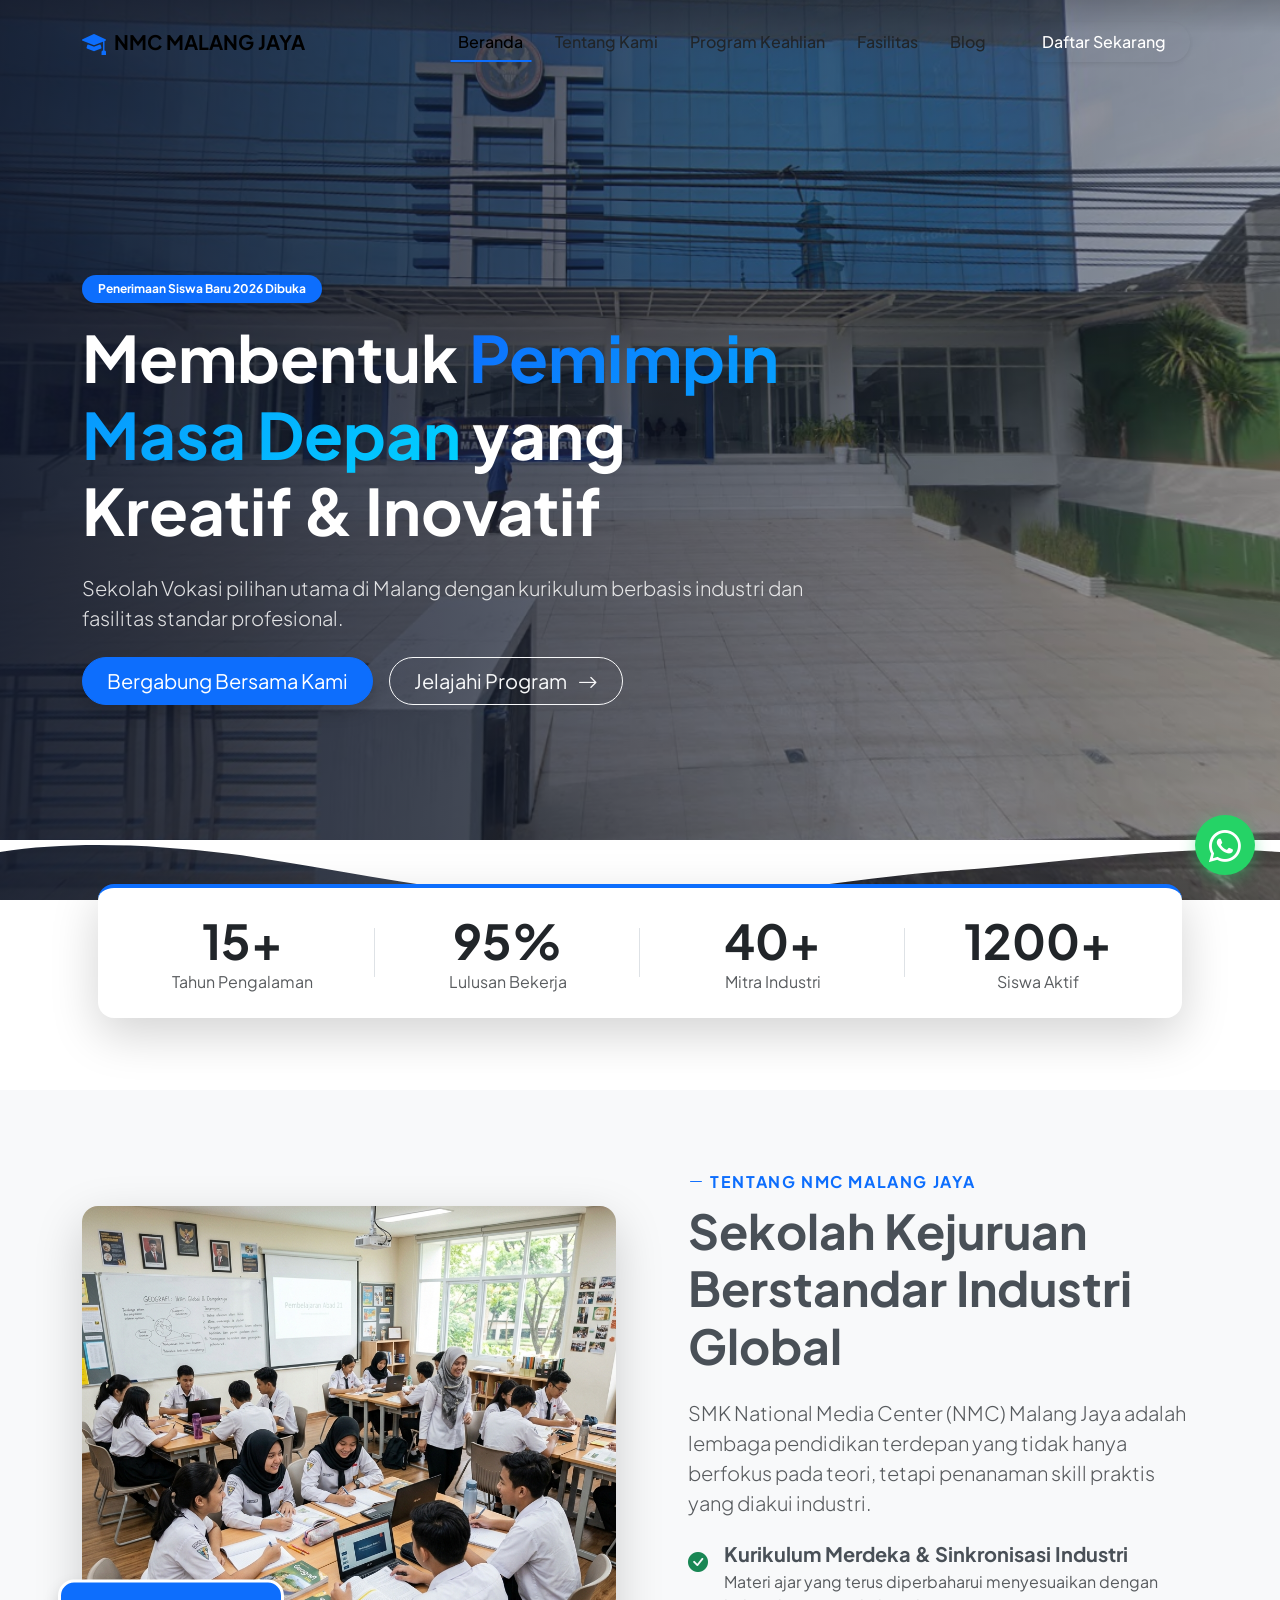
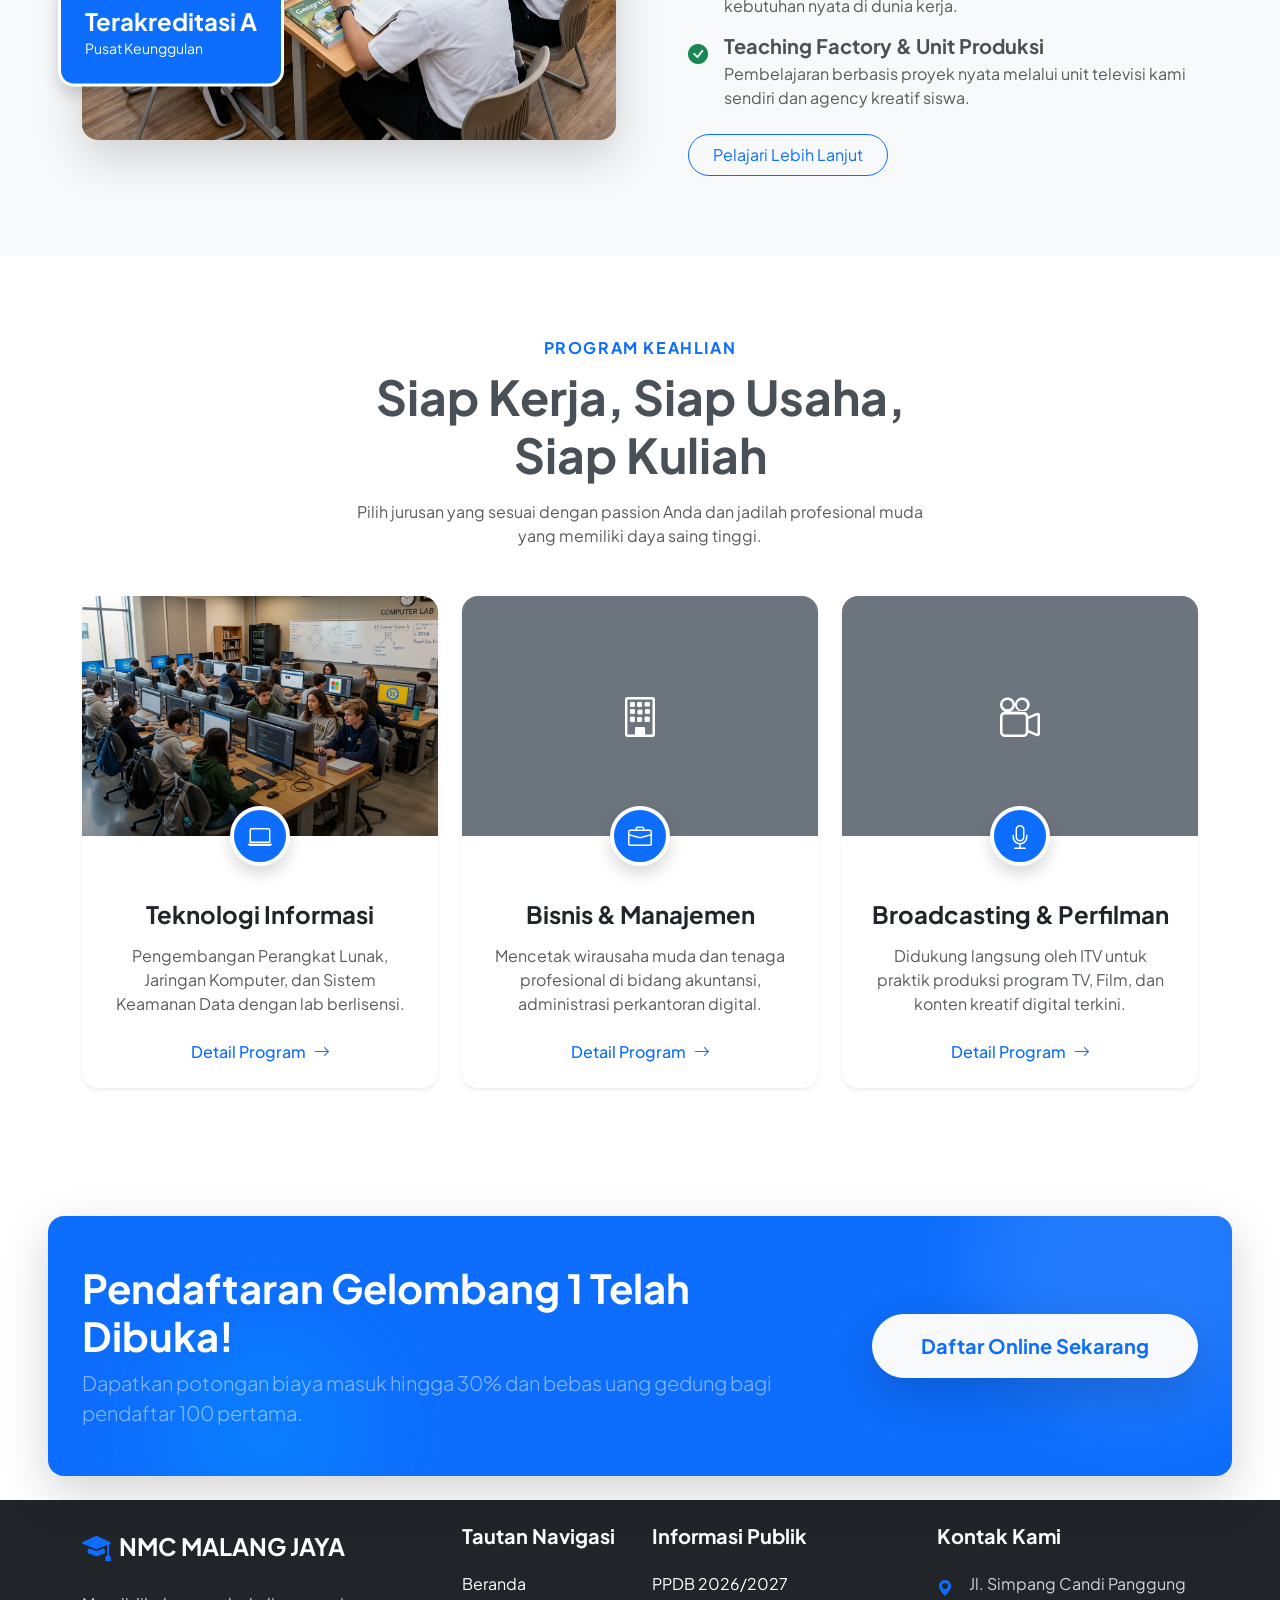
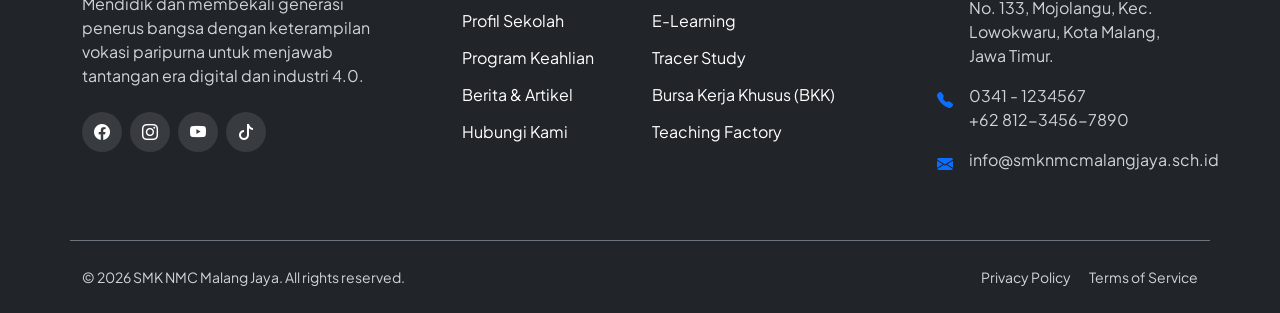
==== index.html @ 214fb98a "Add files via upload" ====
<!DOCTYPE html>
<html lang="id">
<head>
    <meta charset="UTF-8">
    <meta name="viewport" content="width=device-width, initial-scale=1.0">
    
    <!-- SEO & AI Overview Optimization -->
    <title>Sekolah NMC Malang Jaya - Mewujudkan Generasi Unggul</title>
    <meta name="description" content="Sekolah NMC Malang Jaya memberikan pendidikan vokasi terbaik di bidang Teknologi, Bisnis, dan Penyiaran dengan fasilitas modern se-Malang Raya.">
    <meta name="keywords" content="SMK NMC Malang, Sekolah Kejuruan, SMK di Malang, sekolah vokasi, SMK Teknologi Informasi, SMK Bisnis, SMK Broadcasting">
    <meta name="author" content="SMK NMC Malang Jaya">
    <meta name="robots" content="index, follow, max-image-preview:large, max-snippet:-1, max-video-preview:-1">
    <link rel="canonical" href="https://smknmcmalangjaya.sch.id/">
    
    <!-- Open Graph (Facebook, Google AI Overview Support) -->
    <meta property="og:type" content="website">
    <meta property="og:url" content="https://smknmcmalangjaya.sch.id/">
    <meta property="og:title" content="Sekolah NMC Malang Jaya - Mewujudkan Generasi Unggul">
    <meta property="og:description" content="Sekolah Vokasi pilihan utama di Malang dengan kurikulum berbasis industri dan fasilitas standar profesional.">
    <meta property="og:image" content="https://smknmcmalangjaya.sch.id/assets/images/nmc.png">
    
    <!-- Structured Data (JSON-LD) for Rich Snippets (AI Search/Pagespeed) -->
    <script type="application/ld+json">
    {
      "@context": "https://schema.org",
      "@type": "EducationalOrganization",
      "name": "SMK NMC Malang Jaya",
      "url": "https://smknmcmalangjaya.sch.id/",
      "logo": "https://smknmcmalangjaya.sch.id/assets/images/nmc.png",
      "description": "Pendidikan vokasi terbaik bidang Teknologi, Bisnis, dan Penyiaran dengan fasilitas modern se-Malang Raya.",
      "telephone": "+62 812-3456-7890",
      "address": {
        "@type": "PostalAddress",
        "streetAddress": "Jl. Simpang Candi Panggung No. 133, Mojolangu",
        "addressLocality": "Malang",
        "addressRegion": "Jawa Timur",
        "addressCountry": "ID"
      }
    }
    </script>

    <!-- Pagespeed Resource Hints -->
    <link rel="preconnect" href="https://cdn.jsdelivr.net">
    <link rel="preconnect" href="https://fonts.googleapis.com">
    <link rel="preconnect" href="https://fonts.gstatic.com" crossorigin>
    <link rel="preload" as="style" href="https://fonts.googleapis.com/css2?family=Plus+Jakarta+Sans:wght@300;400;500;600;700;800&display=swap">
    <link rel="preload" as="image" href="assets/images/nmc.png">

    <!-- Favicon Optimization -->
    <link rel="icon" type="image/png" sizes="32x32" href="assets/images/favicon-32x32.png">
    <link rel="icon" type="image/png" sizes="16x16" href="assets/images/favicon-16x16.png">
    <link rel="apple-touch-icon" sizes="180x180" href="assets/images/apple-touch-icon.png">
    <meta name="theme-color" content="#0d6efd">
    <!-- Bootstrap CSS -->
    <link href="https://cdn.jsdelivr.net/npm/bootstrap@5.3.3/dist/css/bootstrap.min.css" rel="stylesheet">
    <!-- Google Fonts -->
    <link href="https://fonts.googleapis.com/css2?family=Plus+Jakarta+Sans:wght@300;400;500;600;700;800&display=swap" rel="stylesheet">
    <!-- Bootstrap Icons -->
    <link rel="stylesheet" href="https://cdn.jsdelivr.net/npm/bootstrap-icons@1.11.3/font/bootstrap-icons.min.css">
    <!-- Custom CSS -->
    <link rel="stylesheet" href="assets/css/style.css">
</head>
<body>

    <!-- Navbar -->
    <nav class="navbar navbar-expand-lg fixed-top" id="mainNav">
        <div class="container">
            <a class="navbar-brand fw-bold d-flex align-items-center gap-2" href="#">
                <i class="bi bi-mortarboard-fill text-primary" style="font-size: 1.5rem;"></i>
                <span>NMC MALANG JAYA</span>
            </a>
            <button class="navbar-toggler" type="button" data-bs-toggle="collapse" data-bs-target="#navbarNav" aria-controls="navbarNav" aria-expanded="false" aria-label="Toggle navigation">
                <span class="navbar-toggler-icon"></span>
            </button>
            <div class="collapse navbar-collapse" id="navbarNav">
                <ul class="navbar-nav ms-auto fw-medium">
                    <li class="nav-item">
                        <a class="nav-link active" aria-current="page" href="#home">Beranda</a>
                    </li>
                    <li class="nav-item">
                        <a class="nav-link" href="#tentang">Tentang Kami</a>
                    </li>
                    <li class="nav-item">
                        <a class="nav-link" href="#program">Program Keahlian</a>
                    </li>
                    <li class="nav-item">
                        <a class="nav-link" href="#fasilitas">Fasilitas</a>
                    </li>
                    <li class="nav-item">
                        <a class="nav-link" href="blog.html">Blog</a>
                    </li>
                    <li class="nav-item">
                        <a class="nav-link btn btn-primary text-white rounded-pill px-4 ms-lg-3 hover-lift shadow-sm" href="#daftar">Daftar Sekarang</a>
                    </li>
                </ul>
            </div>
        </div>
    </nav>

    <!-- Hero Section -->
    <section id="home" class="hero-section d-flex align-items-center position-relative">
        <div class="hero-overlay"></div>
        <div class="container position-relative z-1">
            <div class="row">
                <div class="col-lg-8 text-white">
                    <span class="badge bg-primary rounded-pill px-3 py-2 mb-3 shadow-sm animate-fade-up">Penerimaan Siswa Baru 2026 Dibuka</span>
                    <h1 class="display-3 fw-bold mb-4 animate-fade-up delay-1">Membentuk <span class="text-gradient">Pemimpin Masa Depan</span> yang Kreatif & Inovatif</h1>
                    <p class="lead mb-4 animate-fade-up delay-2 text-light-opacity">Sekolah Vokasi pilihan utama di Malang dengan kurikulum berbasis industri dan fasilitas standar profesional.</p>
                    <div class="d-flex gap-3 animate-fade-up delay-3">
                        <a href="#daftar" class="btn btn-primary btn-lg rounded-pill px-4 shadow hover-lift">Bergabung Bersama Kami</a>
                        <a href="#program" class="btn btn-outline-light btn-lg rounded-pill px-4 hover-lift">Jelajahi Program <i class="bi bi-arrow-right ms-2"></i></a>
                    </div>
                </div>
            </div>
        </div>
        <div class="custom-shape-divider-bottom-1712734185">
            <svg data-name="Layer 1" xmlns="http://www.w3.org/2000/svg" viewBox="0 0 1200 120" preserveAspectRatio="none">
                <path d="M321.39,56.44c58-10.79,114.16-30.13,172-41.86,82.39-16.72,168.19-17.73,250.45-.39C823.78,31,906.67,72,985.66,92.83c70.05,18.48,146.53,26.09,214.34,3V120H0V95.8C89.71,114.62,204.66,73.1,321.39,56.44Z" class="shape-fill"></path>
            </svg>
        </div>
    </section>

    <!-- Stats Section -->
    <section class="stats-section py-5 bg-white">
        <div class="container position-relative z-2" style="margin-top: -4rem;">
            <div class="bg-white rounded-4 shadow-lg p-4 mb-4 border-top border-4 border-primary mx-lg-3">
                <div class="row g-4 d-flex justify-content-center">
                    <div class="col-md-3 col-6 text-center stat-item">
                        <h3 class="display-5 fw-bold text-dark mb-0">15+</h3>
                        <p class="text-muted mb-0">Tahun Pengalaman</p>
                    </div>
                    <div class="col-md-3 col-6 text-center stat-item">
                        <h3 class="display-5 fw-bold text-dark mb-0">95%</h3>
                        <p class="text-muted mb-0">Lulusan Bekerja</p>
                    </div>
                    <div class="col-md-3 col-6 text-center stat-item">
                        <h3 class="display-5 fw-bold text-dark mb-0">40+</h3>
                        <p class="text-muted mb-0">Mitra Industri</p>
                    </div>
                    <div class="col-md-3 col-6 text-center stat-item">
                        <h3 class="display-5 fw-bold text-dark mb-0">1200+</h3>
                        <p class="text-muted mb-0">Siswa Aktif</p>
                    </div>
                </div>
            </div>
        </div>
    </section>

    <!-- About Section -->
    <section id="tentang" class="py-6 bg-light">
        <div class="container">
            <div class="row align-items-center g-5">
                <div class="col-lg-6 position-relative">
                    <div class="about-img-wrapper rounded-4 overflow-hidden shadow-lg">
                        <img src="assets/images/about_img.png" alt="Siswa NMC Malang Belajar" class="img-fluid w-100 object-fit-cover" style="min-height: 400px;" id="aboutImage" loading="lazy">
                    </div>
                    <div class="experience-badge bg-primary text-white p-4 rounded-4 shadow position-absolute bottom-0 start-0 translate-middle-y ms-n3 border border-3 border-white">
                        <h4 class="fw-bold mb-0">Terakreditasi A</h4>
                        <small>Pusat Keunggulan</small>
                    </div>
                </div>
                <div class="col-lg-6 ps-lg-5">
                    <p class="text-primary fw-bold text-uppercase tracking-wide mb-2"><i class="bi bi-dash-lg"></i> Tentang NMC Malang Jaya</p>
                    <h2 class="display-5 fw-bold mb-4">Sekolah Kejuruan Berstandar Industri Global</h2>
                    <p class="text-muted lead mb-4">SMK National Media Center (NMC) Malang Jaya adalah lembaga pendidikan terdepan yang tidak hanya berfokus pada teori, tetapi penanaman skill praktis yang diakui industri.</p>
                    
                    <ul class="list-unstyled d-flex flex-column gap-3 mb-4">
                        <li class="d-flex align-items-start">
                            <i class="bi bi-check-circle-fill text-success fs-5 me-3 mt-1"></i>
                            <div>
                                <h5 class="fw-bold mb-1">Kurikulum Merdeka & Sinkronisasi Industri</h5>
                                <p class="text-muted mb-0">Materi ajar yang terus diperbaharui menyesuaikan dengan kebutuhan nyata di dunia kerja.</p>
                            </div>
                        </li>
                        <li class="d-flex align-items-start">
                            <i class="bi bi-check-circle-fill text-success fs-5 me-3 mt-1"></i>
                            <div>
                                <h5 class="fw-bold mb-1">Teaching Factory & Unit Produksi</h5>
                                <p class="text-muted mb-0">Pembelajaran berbasis proyek nyata melalui unit televisi kami sendiri dan agency kreatif siswa.</p>
                            </div>
                        </li>
                    </ul>
                    <a href="#" class="btn btn-outline-primary rounded-pill px-4 py-2 hover-lift">Pelajari Lebih Lanjut</a>
                </div>
            </div>
        </div>
    </section>

    <!-- Programs Section -->
    <section id="program" class="py-6">
        <div class="container">
            <div class="text-center mb-5 mx-auto" style="max-width: 600px;">
                <p class="text-primary fw-bold text-uppercase tracking-wide mb-2">Program Keahlian</p>
                <h2 class="display-5 fw-bold mb-3">Siap Kerja, Siap Usaha, Siap Kuliah</h2>
                <p class="text-muted">Pilih jurusan yang sesuai dengan passion Anda dan jadilah profesional muda yang memiliki daya saing tinggi.</p>
            </div>

            <div class="row g-4">
                <!-- Program 1 -->
                <div class="col-md-4">
                    <div class="program-card h-100 card border-0 shadow-sm rounded-4 overflow-hidden position-relative group">
                        <div class="card-img-top overflow-hidden" style="height: 240px;">
                            <img src="assets/images/program_tech.png" class="w-100 h-100 object-fit-cover program-img" alt="Teknologi" id="progTechImage" loading="lazy">
                            <div class="program-overlay"></div>
                        </div>
                        <div class="icon-circle bg-primary text-white shadow">
                            <i class="bi bi-laptop fs-4"></i>
                        </div>
                        <div class="card-body p-4 pt-5 text-center mt-3">
                            <h4 class="fw-bold card-title mb-3">Teknologi Informasi</h4>
                            <p class="card-text text-muted mb-4">Pengembangan Perangkat Lunak, Jaringan Komputer, dan Sistem Keamanan Data dengan lab berlisensi.</p>
                            <a href="#" class="text-primary fw-medium text-decoration-none learn-more">Detail Program <i class="bi bi-arrow-right fs-6"></i></a>
                        </div>
                    </div>
                </div>

                <!-- Program 2 -->
                <div class="col-md-4">
                    <div class="program-card h-100 card border-0 shadow-sm rounded-4 overflow-hidden position-relative group">
                        <div class="card-img-top overflow-hidden bg-secondary w-100 d-flex justify-content-center align-items-center" style="height: 240px;" id="progBizContainer">
                            <i class="bi bi-building fs-1 text-white"></i>
                        </div>
                        <div class="icon-circle bg-primary text-white shadow">
                            <i class="bi bi-briefcase fs-4"></i>
                        </div>
                        <div class="card-body p-4 pt-5 text-center mt-3">
                            <h4 class="fw-bold card-title mb-3">Bisnis & Manajemen</h4>
                            <p class="card-text text-muted mb-4">Mencetak wirausaha muda dan tenaga profesional di bidang akuntansi, administrasi perkantoran digital.</p>
                            <a href="#" class="text-primary fw-medium text-decoration-none learn-more">Detail Program <i class="bi bi-arrow-right fs-6"></i></a>
                        </div>
                    </div>
                </div>

                <!-- Program 3 -->
                <div class="col-md-4">
                    <div class="program-card h-100 card border-0 shadow-sm rounded-4 overflow-hidden position-relative group">
                        <div class="card-img-top overflow-hidden w-100 bg-secondary d-flex justify-content-center align-items-center" style="height: 240px;" id="progBcastContainer">
                            <i class="bi bi-camera-reels fs-1 text-white"></i>
                        </div>
                        <div class="icon-circle bg-primary text-white shadow">
                            <i class="bi bi-mic fs-4"></i>
                        </div>
                        <div class="card-body p-4 pt-5 text-center mt-3">
                            <h4 class="fw-bold card-title mb-3">Broadcasting & Perfilman</h4>
                            <p class="card-text text-muted mb-4">Didukung langsung oleh ITV untuk praktik produksi program TV, Film, dan konten kreatif digital terkini.</p>
                            <a href="#" class="text-primary fw-medium text-decoration-none learn-more">Detail Program <i class="bi bi-arrow-right fs-6"></i></a>
                        </div>
                    </div>
                </div>
            </div>
        </div>
    </section>

    <!-- Admission Banner -->
    <section class="admission-banner py-5 my-5 bg-primary text-white position-relative overflow-hidden rounded-4 shadow-lg mx-3 mx-lg-5">
        <div class="container position-relative z-2">
            <div class="row align-items-center">
                <div class="col-lg-8 mb-4 mb-lg-0">
                    <h2 class="display-6 fw-bold mb-2">Pendaftaran Gelombang 1 Telah Dibuka!</h2>
                    <p class="lead mb-0 text-white-50">Dapatkan potongan biaya masuk hingga 30% dan bebas uang gedung bagi pendaftar 100 pertama.</p>
                </div>
                <div class="col-lg-4 text-lg-end">
                    <a href="#daftar" class="btn btn-light btn-lg text-primary fw-bold rounded-pill shadow-lg hover-lift px-5 py-3">Daftar Online Sekarang</a>
                </div>
            </div>
        </div>
        <div class="blob-shape blob-1"></div>
        <div class="blob-shape blob-2"></div>
    </section>

    <!-- Footer -->
    <footer class="footer bg-dark text-white pt-6 pb-4">
        <div class="container">
            <div class="row g-4 mb-5">
                <div class="col-lg-4 col-md-6 pe-lg-5">
                    <a class="navbar-brand fw-bold d-flex align-items-center gap-2 mb-4 text-white" href="#">
                        <i class="bi bi-mortarboard-fill text-primary" style="font-size: 1.8rem;"></i>
                        <span class="fs-4">NMC MALANG JAYA</span>
                    </a>
                    <p class="text-gray-400 mb-4">Mendidik dan membekali generasi penerus bangsa dengan keterampilan vokasi paripurna untuk menjawab tantangan era digital dan industri 4.0.</p>
                    <div class="d-flex gap-2">
                        <a href="#" class="social-icon"><i class="bi bi-facebook"></i></a>
                        <a href="#" class="social-icon"><i class="bi bi-instagram"></i></a>
                        <a href="#" class="social-icon"><i class="bi bi-youtube"></i></a>
                        <a href="#" class="social-icon"><i class="bi bi-tiktok"></i></a>
                    </div>
                </div>
                <div class="col-lg-2 col-md-6">
                    <h5 class="text-white fw-bold mb-4">Tautan Navigasi</h5>
                    <ul class="list-unstyled footer-links">
                        <li><a href="#home">Beranda</a></li>
                        <li><a href="#tentang">Profil Sekolah</a></li>
                        <li><a href="#program">Program Keahlian</a></li>
                        <li><a href="#berita">Berita & Artikel</a></li>
                        <li><a href="#kontak">Hubungi Kami</a></li>
                    </ul>
                </div>
                <div class="col-lg-3 col-md-6">
                    <h5 class="text-white fw-bold mb-4">Informasi Publik</h5>
                    <ul class="list-unstyled footer-links">
                        <li><a href="#">PPDB 2026/2027</a></li>
                        <li><a href="#">E-Learning</a></li>
                        <li><a href="#">Tracer Study</a></li>
                        <li><a href="#">Bursa Kerja Khusus (BKK)</a></li>
                        <li><a href="#">Teaching Factory</a></li>
                    </ul>
                </div>
                <div class="col-lg-3 col-md-6">
                    <h5 class="text-white fw-bold mb-4">Kontak Kami</h5>
                    <ul class="list-unstyled contact-info">
                        <li class="d-flex gap-3 mb-3">
                            <i class="bi bi-geo-alt-fill text-primary mt-1"></i>
                            <span class="text-gray-400">Jl. Simpang Candi Panggung No. 133, Mojolangu, Kec. Lowokwaru, Kota Malang, Jawa Timur.</span>
                        </li>
                        <li class="d-flex gap-3 mb-3">
                            <i class="bi bi-telephone-fill text-primary mt-1"></i>
                            <span class="text-gray-400">0341 - 1234567<br>+62 812-3456-7890</span>
                        </li>
                        <li class="d-flex gap-3">
                            <i class="bi bi-envelope-fill text-primary mt-1"></i>
                            <span class="text-gray-400">info@smknmcmalangjaya.sch.id</span>
                        </li>
                    </ul>
                </div>
            </div>
            <div class="row pt-4 border-top border-secondary">
                <div class="col-md-6 text-center text-md-start mb-3 mb-md-0">
                    <small class="text-gray-400">&copy; 2026 SMK NMC Malang Jaya. All rights reserved.</small>
                </div>
                <div class="col-md-6 text-center text-md-end">
                    <small class="text-gray-400">
                        <a href="#" class="text-gray-400 text-decoration-none me-3">Privacy Policy</a>
                        <a href="#" class="text-gray-400 text-decoration-none">Terms of Service</a>
                    </small>
                </div>
            </div>
        </div>
    </footer>

    <!-- Floating WhatsApp -->
    <a href="https://wa.me/6281234567890" class="floating-wa" target="_blank" rel="noopener noreferrer" aria-label="Hubungi kami via WhatsApp">
        <i class="bi bi-whatsapp"></i>
    </a>

    <!-- Bootstrap JS -->
    <script src="https://cdn.jsdelivr.net/npm/bootstrap@5.3.3/dist/js/bootstrap.bundle.min.js" defer></script>
    <script src="assets/js/script.js" defer></script>
</body>
</html>
---- assets/css/style.css ----
/* CSS Variables & Tokens */
:root {
    --primary-color: #0d6efd;
    --primary-dark: #0a58ca;
    --primary-light: #e7f1ff;
    --secondary-color: #6c757d;
    --dark-color: #212529;
    --light-color: #f8f9fa;
    --gradient-color: linear-gradient(135deg, #0d6efd 0%, #00d2ff 100%);
    --font-heading: 'Plus Jakarta Sans', sans-serif;
    --font-body: 'Plus Jakarta Sans', sans-serif;
    --transition: all 0.3s ease;
}

body, html {
    font-family: var(--font-body);
    color: #495057;
    overflow-x: hidden;
    width: 100vw;
    max-width: 100%;
}

h1, h2, h3, h4, h5, h6, .navbar-brand {
    font-family: var(--font-heading);
}

/* Utilities */
.py-6 {
    padding-top: 5rem;
    padding-bottom: 5rem;
}

.text-gradient {
    background: var(--gradient-color);
    -webkit-background-clip: text;
    -webkit-text-fill-color: transparent;
    background-clip: text;
}

.text-gray-400 {
    color: #ced4da;
}

.tracking-wide {
    letter-spacing: 0.1em;
}

.hover-lift {
    transition: var(--transition);
}

.hover-lift:hover {
    transform: translateY(-3px);
    box-shadow: 0 10px 20px rgba(13, 110, 253, 0.2) !important;
}

/* Navbar */
.navbar {
    padding: 1.2rem 0;
    transition: var(--transition);
    background-color: transparent;
}

.navbar.scrolled {
    background-color: rgba(255, 255, 255, 0.95);
    backdrop-filter: blur(10px);
    box-shadow: 0 4px 20px rgba(0, 0, 0, 0.05);
    padding: 0.8rem 0;
}

.navbar-dark.scrolled .nav-link,
.navbar-dark.scrolled .navbar-brand {
    color: var(--dark-color) !important;
}

.nav-link {
    color: var(--dark-color);
    font-weight: 500;
    margin: 0 0.5rem;
    position: relative;
    transition: var(--transition);
}

.nav-link::after {
    content: '';
    position: absolute;
    bottom: 0;
    left: 50%;
    transform: translateX(-50%);
    width: 0;
    height: 2px;
    background-color: var(--primary-color);
    transition: var(--transition);
}

.nav-link:hover::after,
.nav-link.active::after {
    width: 100%;
}

.nav-link.btn::after {
    display: none;
}

/* Hero Section */
.hero-section {
    min-height: 100vh;
    background-image: url('../images/nmc.png');
    background-size: cover;
    background-position: center;
    background-attachment: fixed;
    position: relative;
    padding-top: 80px;
}

.hero-overlay {
    position: absolute;
    top: 0;
    left: 0;
    width: 100%;
    height: 100%;
    background: linear-gradient(90deg, rgba(15,23,42,0.9) 0%, rgba(15,23,42,0.6) 50%, rgba(15,23,42,0.3) 100%);
}

.custom-shape-divider-bottom-1712734185 {
    position: absolute;
    bottom: 0;
    left: 0;
    width: 100%;
    overflow: hidden;
    line-height: 0;
    transform: rotate(180deg);
}

.custom-shape-divider-bottom-1712734185 svg {
    position: relative;
    display: block;
    width: calc(100% + 1.3px);
    height: 60px;
}

.custom-shape-divider-bottom-1712734185 .shape-fill {
    fill: #FFFFFF;
}

.text-light-opacity {
    color: rgba(255, 255, 255, 0.85);
}

/* Animations */
.animate-fade-up {
    opacity: 0;
    transform: translateY(30px);
    animation: fadeUp 0.8s ease forwards;
}

.delay-1 { animation-delay: 0.2s; }
.delay-2 { animation-delay: 0.4s; }
.delay-3 { animation-delay: 0.6s; }

@keyframes fadeUp {
    to {
        opacity: 1;
        transform: translateY(0);
    }
}

/* Stat Items */
.stat-item {
    position: relative;
}
.stat-item:not(:last-child)::after {
    content: '';
    position: absolute;
    right: 0;
    top: 20%;
    height: 60%;
    width: 1px;
    background-color: #dee2e6;
}

@media (max-width: 768px) {
    .stat-item:nth-child(2)::after {
        display: none;
    }
    .stat-item {
        margin-bottom: 2rem;
    }
    .stat-item:last-child, .stat-item:nth-last-child(2) {
        margin-bottom: 0;
    }
}

/* Programs Card */
.program-card {
    transition: var(--transition);
}

.program-card:hover {
    transform: translateY(-10px);
    box-shadow: 0 15px 30px rgba(0,0,0,0.1) !important;
}

.program-img {
    transition: transform 0.5s ease;
}

.program-card:hover .program-img {
    transform: scale(1.1);
}

.program-overlay {
    position: absolute;
    top: 0;
    left: 0;
    width: 100%;
    height: 240px;
    background: linear-gradient(to top, rgba(0,0,0,0.4), transparent);
    z-index: 1;
}

.icon-circle {
    width: 60px;
    height: 60px;
    border-radius: 50%;
    display: flex;
    align-items: center;
    justify-content: center;
    position: absolute;
    top: 210px;
    left: 50%;
    transform: translateX(-50%);
    z-index: 2;
    border: 4px solid #fff;
    transition: var(--transition);
}

.program-card:hover .icon-circle {
    background: var(--gradient-color) !important;
    transform: translateX(-50%) scale(1.1);
}

.learn-more {
    display: inline-flex;
    align-items: center;
    gap: 0.5rem;
    transition: var(--transition);
}

.learn-more i {
    transition: transform 0.3s ease;
}

.program-card:hover .learn-more {
    color: var(--primary-dark) !important;
}

.program-card:hover .learn-more i {
    transform: translateX(5px);
}

/* Admission Banner */
.admission-banner {
    position: relative;
}

.blob-shape {
    position: absolute;
    border-radius: 50%;
    filter: blur(40px);
    opacity: 0.5;
    z-index: 1;
}

.blob-1 {
    width: 300px;
    height: 300px;
    background-color: rgba(255, 255, 255, 0.2);
    top: -100px;
    right: -50px;
}

.blob-2 {
    width: 200px;
    height: 200px;
    background-color: rgba(0, 210, 255, 0.3);
    bottom: -50px;
    left: 10%;
}

/* Footer */
.footer-links li {
    margin-bottom: 0.8rem;
}

.footer-links a {
    color: var(--text-gray-400);
    text-decoration: none;
    transition: var(--transition);
    display: inline-block;
}

.footer-links a:hover {
    color: #fff;
    transform: translateX(5px);
}

.social-icon {
    display: inline-flex;
    align-items: center;
    justify-content: center;
    width: 40px;
    height: 40px;
    border-radius: 50%;
    background-color: rgba(255, 255, 255, 0.1);
    color: #fff;
    transition: var(--transition);
    text-decoration: none;
}

.social-icon:hover {
    background-color: var(--primary-color);
    color: #fff;
    transform: translateY(-3px);
}

/* Floating WhatsApp Button */
.floating-wa {
    position: fixed;
    bottom: 25px;
    right: 25px;
    width: 60px;
    height: 60px;
    background-color: #25d366;
    color: white;
    border-radius: 50%;
    display: flex;
    justify-content: center;
    align-items: center;
    font-size: 32px;
    box-shadow: 0 4px 15px rgba(37, 211, 102, 0.4);
    z-index: 1000;
    transition: var(--transition);
    text-decoration: none;
}

.floating-wa:hover {
    background-color: #1ebe57;
    color: white;
    transform: scale(1.1);
    box-shadow: 0 6px 20px rgba(37, 211, 102, 0.6);
}

/* Mobile & Tablet Optimization */
@media (max-width: 991.98px) {
    .navbar-collapse {
        background-color: rgba(255, 255, 255, 0.98);
        padding: 1.5rem;
        border-radius: 1rem;
        margin-top: 1rem;
        box-shadow: 0 10px 30px rgba(0,0,0,0.1);
    }
    .navbar.scrolled .navbar-collapse {
        margin-top: 0;
        box-shadow: none;
    }
    .nav-link {
        margin: 0.3rem 0;
    }
    .nav-link.btn {
        display: inline-block;
        margin-top: 1rem;
        margin-left: 0 !important;
    }
    
    /* Fix for iOS parallax background issue */
    .hero-section {
        background-attachment: scroll; 
    }
    
    .py-6 {
        padding-top: 3.5rem;
        padding-bottom: 3.5rem;
    }

    /* Adjusting heading sizes for smaller screens */
    .display-3 {
        font-size: 2.5rem;
    }
    .display-5 {
        font-size: 2rem;
    }
    .admission-banner .display-6 {
        font-size: 1.8rem;
    }
    
    /* Center text on mobile for admission banner */
    .admission-banner {
        text-align: center;
    }
    .admission-banner .text-lg-end {
        text-align: center !important;
        margin-top: 1.5rem;
    }
}

@media (max-width: 575.98px) {
    /* Smaller adjustments for very small phones */
    .display-3 {
        font-size: 2rem;
    }
    .stat-item::after {
        display: none !important;
    }
    .stat-item {
        margin-bottom: 2rem;
    }
    .stat-item:last-child {
        margin-bottom: 0;
    }
    .admission-banner {
        margin-left: 0 !important;
        margin-right: 0 !important;
        border-radius: 0 !important;
    }
}
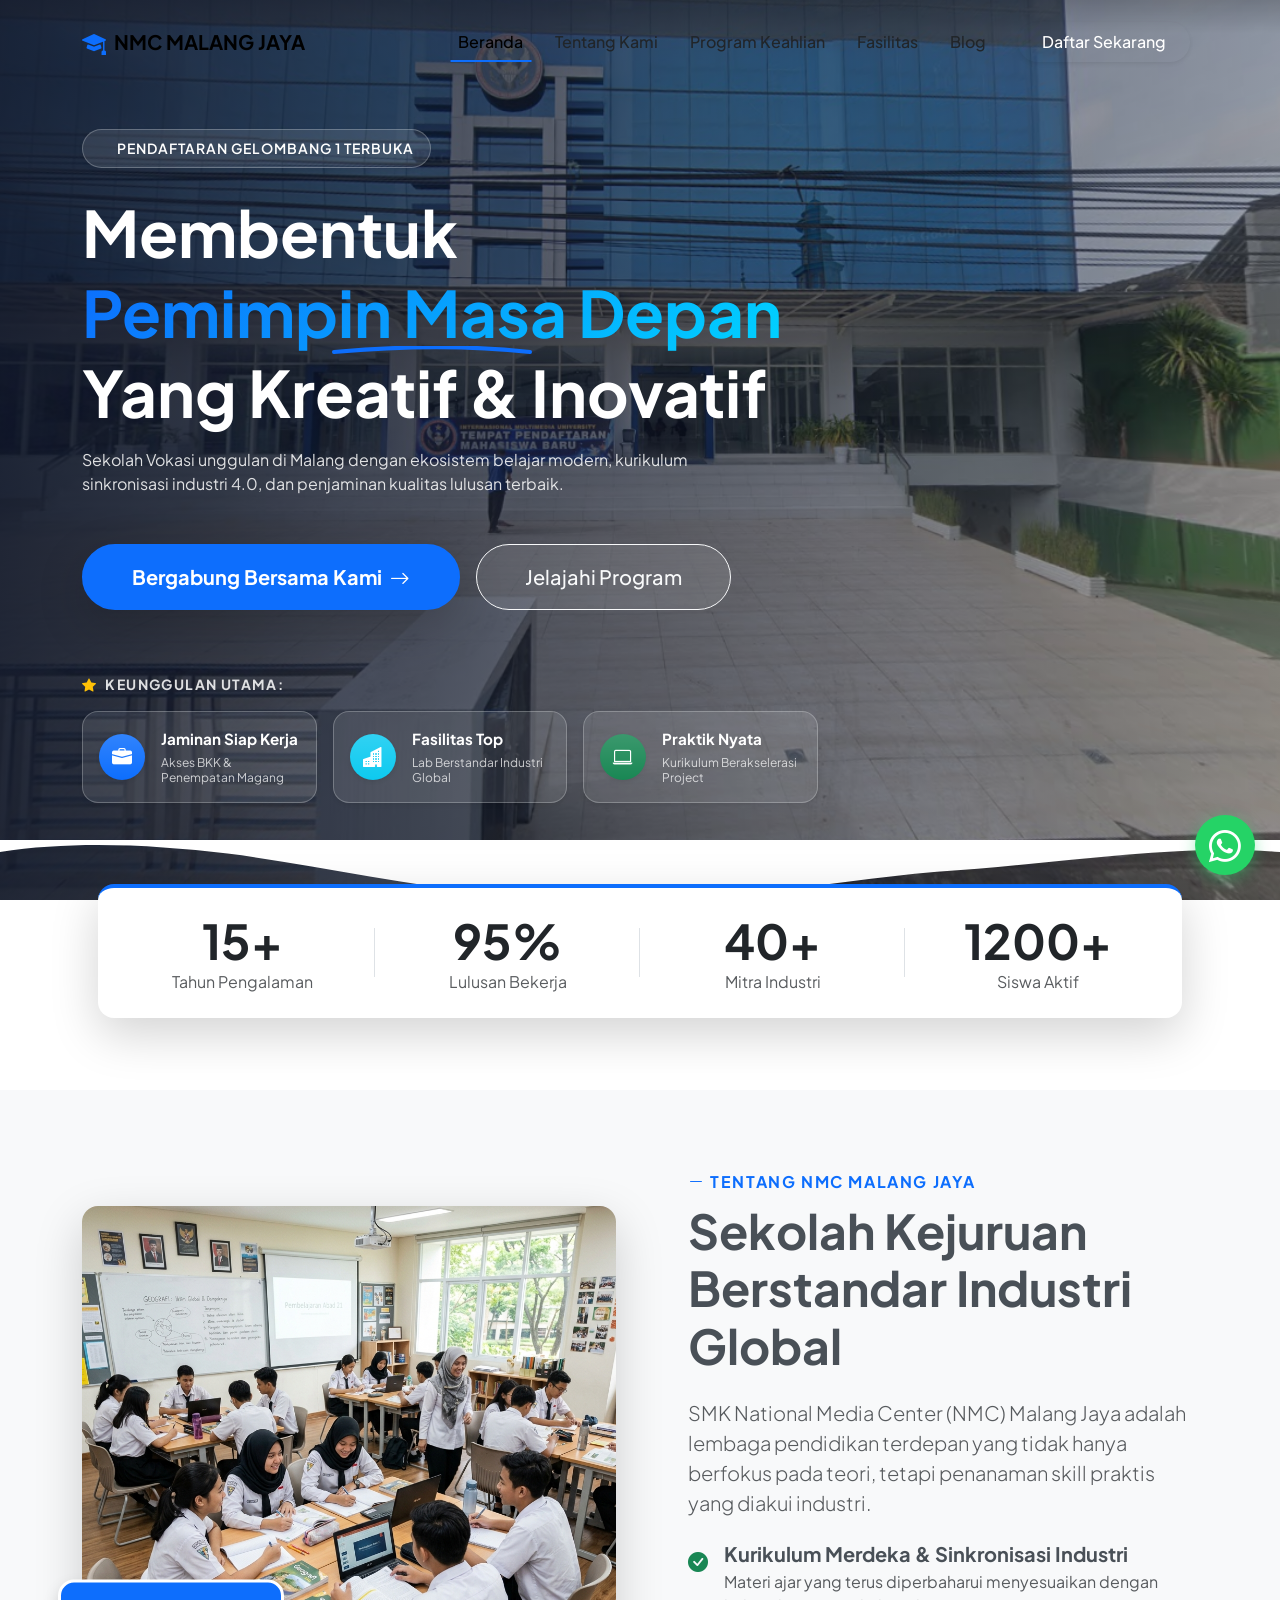
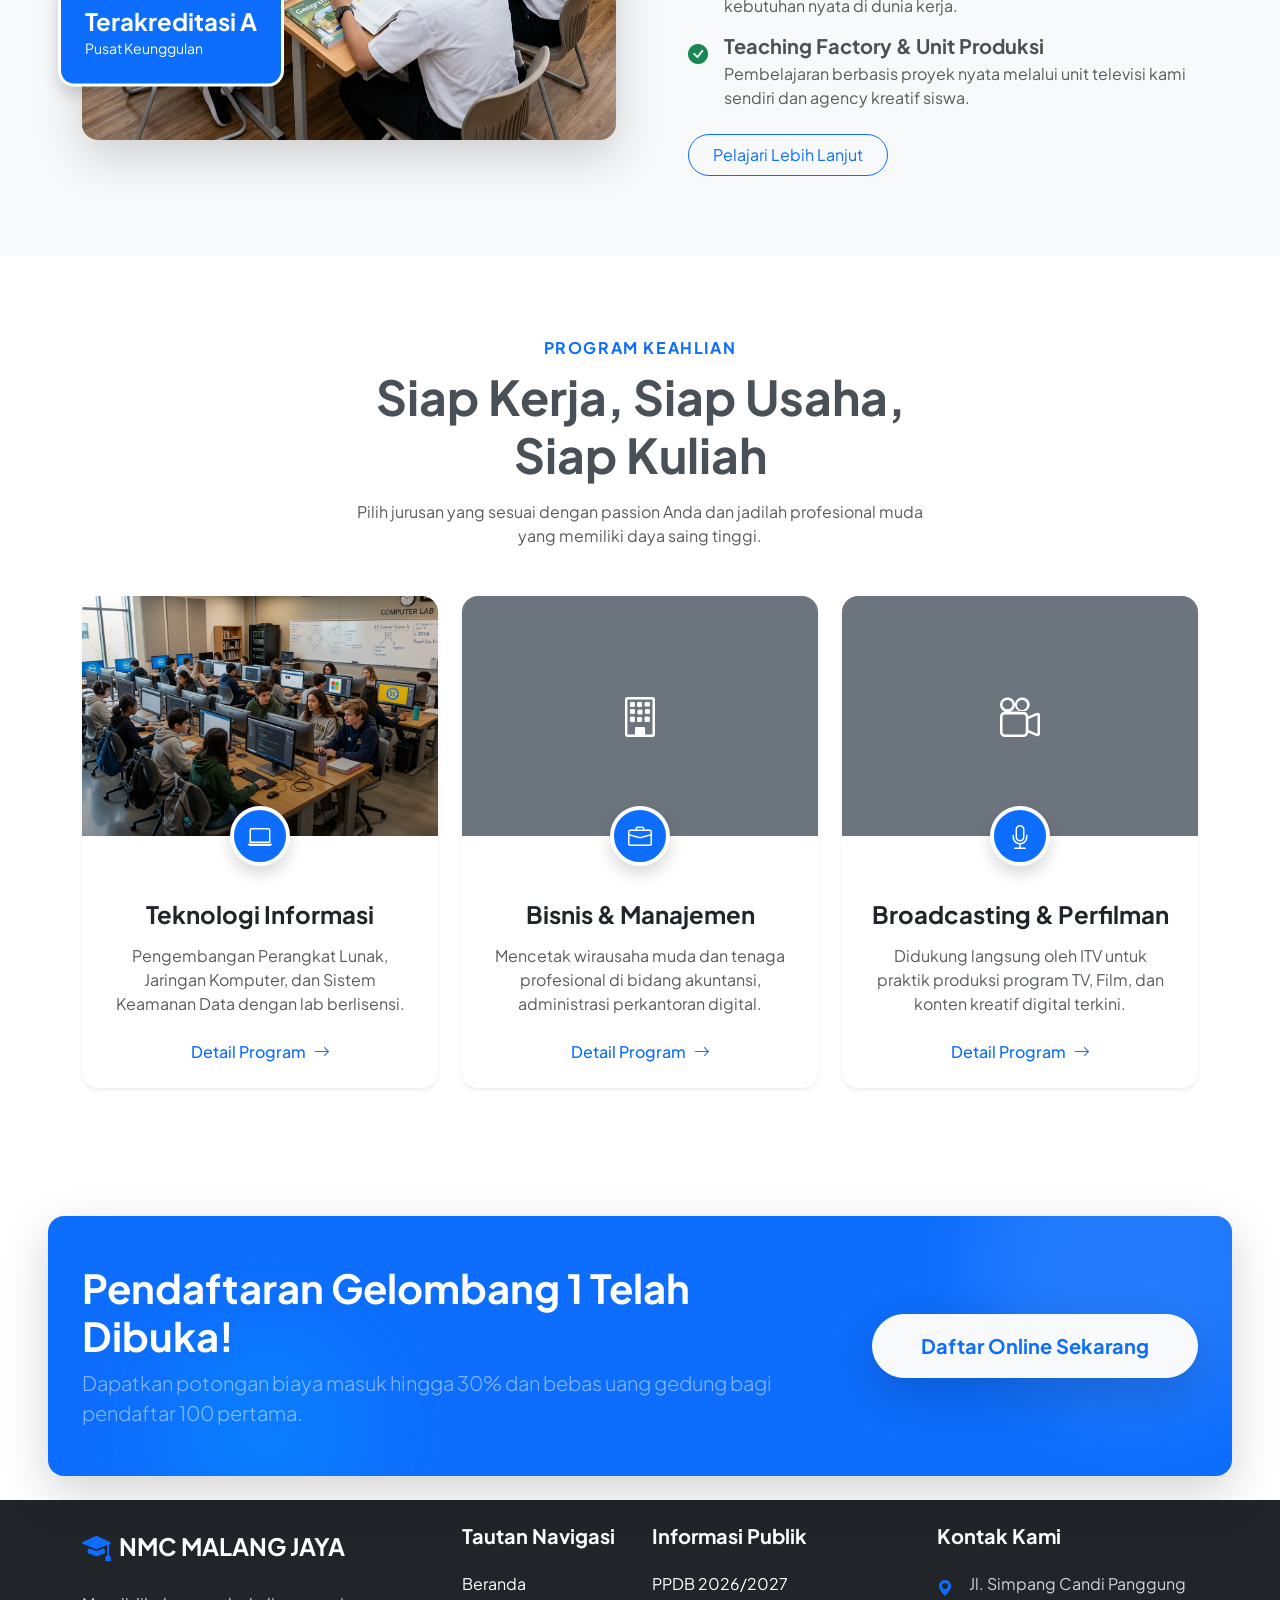
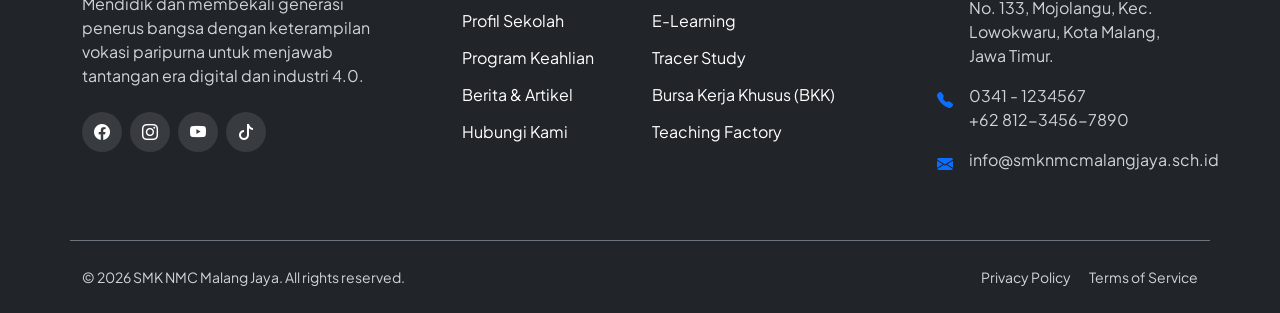
==== commit c7e58e96: "Add files via upload" ====
--- a/index.html
+++ b/index.html
@@ -101,14 +101,67 @@
     <section id="home" class="hero-section d-flex align-items-center position-relative">
         <div class="hero-overlay"></div>
         <div class="container position-relative z-1">
-            <div class="row">
+            <div class="row align-items-center pt-4">
                 <div class="col-lg-8 text-white">
-                    <span class="badge bg-primary rounded-pill px-3 py-2 mb-3 shadow-sm animate-fade-up">Penerimaan Siswa Baru 2026 Dibuka</span>
-                    <h1 class="display-3 fw-bold mb-4 animate-fade-up delay-1">Membentuk <span class="text-gradient">Pemimpin Masa Depan</span> yang Kreatif & Inovatif</h1>
-                    <p class="lead mb-4 animate-fade-up delay-2 text-light-opacity">Sekolah Vokasi pilihan utama di Malang dengan kurikulum berbasis industri dan fasilitas standar profesional.</p>
-                    <div class="d-flex gap-3 animate-fade-up delay-3">
-                        <a href="#daftar" class="btn btn-primary btn-lg rounded-pill px-4 shadow hover-lift">Bergabung Bersama Kami</a>
-                        <a href="#program" class="btn btn-outline-light btn-lg rounded-pill px-4 hover-lift">Jelajahi Program <i class="bi bi-arrow-right ms-2"></i></a>
+                    <div class="d-inline-flex align-items-center gap-2 px-3 py-2 rounded-pill mb-4 border border-light border-opacity-25 bg-white bg-opacity-10 backdrop-blur shadow-sm animate-fade-up">
+                        <span class="spinner-grow spinner-grow-sm text-info" style="width: 10px; height: 10px;" role="status"></span>
+                        <span class="fw-semibold small tracking-wide text-uppercase" style="letter-spacing: 1px;">Pendaftaran Gelombang 1 Terbuka</span>
+                    </div>
+                    <h1 class="display-3 fw-bolder mb-3 lh-sm animate-fade-up delay-1">
+                        Membentuk <span class="text-gradient position-relative d-inline-block">Pemimpin Masa Depan<svg class="position-absolute bottom-0 start-0 w-100" style="height: 8px; transform: translateY(2px);" viewBox="0 0 200 8" fill="none" xmlns="http://www.w3.org/2000/svg"><path d="M2.0004 5.99981C48.043 1.83119 119.539 -2.63738 198.001 5.99981" stroke="var(--primary-color)" stroke-width="4" stroke-linecap="round"/></svg></span><br>
+                        Yang Kreatif & Inovatif
+                    </h1>
+                    <p class="lead mb-4 mb-md-5 animate-fade-up delay-2 text-light-opacity fs-6 fs-md-5 fw-normal" style="max-width: 650px;">
+                        Sekolah Vokasi unggulan di Malang dengan ekosistem belajar modern, kurikulum sinkronisasi industri 4.0, dan penjaminan kualitas lulusan terbaik.
+                    </p>
+                    <div class="d-flex flex-column flex-sm-row gap-3 animate-fade-up delay-3 w-100">
+                        <a href="#daftar" class="btn btn-primary btn-lg rounded-pill px-4 px-md-5 py-3 shadow-lg hover-lift d-flex align-items-center justify-content-center gap-2 fw-bold border-2 border-primary btn-mobile-full">
+                            Bergabung Bersama Kami <i class="bi bi-arrow-right"></i>
+                        </a>
+                        <a href="#program" class="btn btn-outline-light btn-lg rounded-pill px-4 px-md-5 py-3 hover-lift d-flex align-items-center justify-content-center gap-2 fw-medium bg-white bg-opacity-10 backdrop-blur border-opacity-50 btn-mobile-full">
+                            Jelajahi Program
+                        </a>
+                    </div>
+                    
+                    <div class="mt-4 mt-md-5 pt-3 pb-5 mb-5 mb-lg-4 animate-fade-up delay-4 w-100">
+                        <p class="small text-uppercase tracking-wide text-light-opacity mb-3 fw-bold"><i class="bi bi-star-fill text-warning me-2 mb-1"></i>Keunggulan Utama:</p>
+                        <div class="row g-3">
+                            <div class="col-12 col-md-6 col-xl-4">
+                                <div class="d-flex align-items-center gap-3 bg-white bg-opacity-10 border border-light border-opacity-25 p-3 rounded-4 backdrop-blur shadow-sm hover-lift h-100">
+                                    <div class="bg-primary bg-gradient rounded-circle d-flex align-items-center justify-content-center flex-shrink-0 shadow-sm" style="width: 46px; height: 46px;">
+                                        <i class="bi bi-briefcase-fill text-white fs-5"></i>
+                                    </div>
+                                    <div class="text-start">
+                                        <span class="d-block fw-bold text-white mb-1" style="font-size: 0.95rem;">Jaminan Siap Kerja</span>
+                                        <span class="d-block text-white text-opacity-75" style="font-size: 0.75rem; line-height: 1.3;">Akses BKK & Penempatan Magang</span>
+                                    </div>
+                                </div>
+                            </div>
+                            
+                            <div class="col-12 col-md-6 col-xl-4">
+                                <div class="d-flex align-items-center gap-3 bg-white bg-opacity-10 border border-light border-opacity-25 p-3 rounded-4 backdrop-blur shadow-sm hover-lift h-100">
+                                    <div class="bg-info bg-gradient rounded-circle d-flex align-items-center justify-content-center flex-shrink-0 shadow-sm" style="width: 46px; height: 46px;">
+                                        <i class="bi bi-buildings-fill text-white fs-5"></i>
+                                    </div>
+                                    <div class="text-start">
+                                        <span class="d-block fw-bold text-white mb-1" style="font-size: 0.95rem;">Fasilitas Top</span>
+                                        <span class="d-block text-white text-opacity-75" style="font-size: 0.75rem; line-height: 1.3;">Lab Berstandar Industri Global</span>
+                                    </div>
+                                </div>
+                            </div>
+
+                            <div class="col-12 col-md-6 col-xl-4">
+                                <div class="d-flex align-items-center gap-3 bg-white bg-opacity-10 border border-light border-opacity-25 p-3 rounded-4 backdrop-blur shadow-sm hover-lift h-100">
+                                    <div class="bg-success bg-gradient rounded-circle d-flex align-items-center justify-content-center flex-shrink-0 shadow-sm" style="width: 46px; height: 46px;">
+                                        <i class="bi bi-laptop text-white fs-5"></i>
+                                    </div>
+                                    <div class="text-start">
+                                        <span class="d-block fw-bold text-white mb-1" style="font-size: 0.95rem;">Praktik Nyata</span>
+                                        <span class="d-block text-white text-opacity-75" style="font-size: 0.75rem; line-height: 1.3;">Kurikulum Berakselerasi Project</span>
+                                    </div>
+                                </div>
+                            </div>
+                        </div>
                     </div>
                 </div>
             </div>
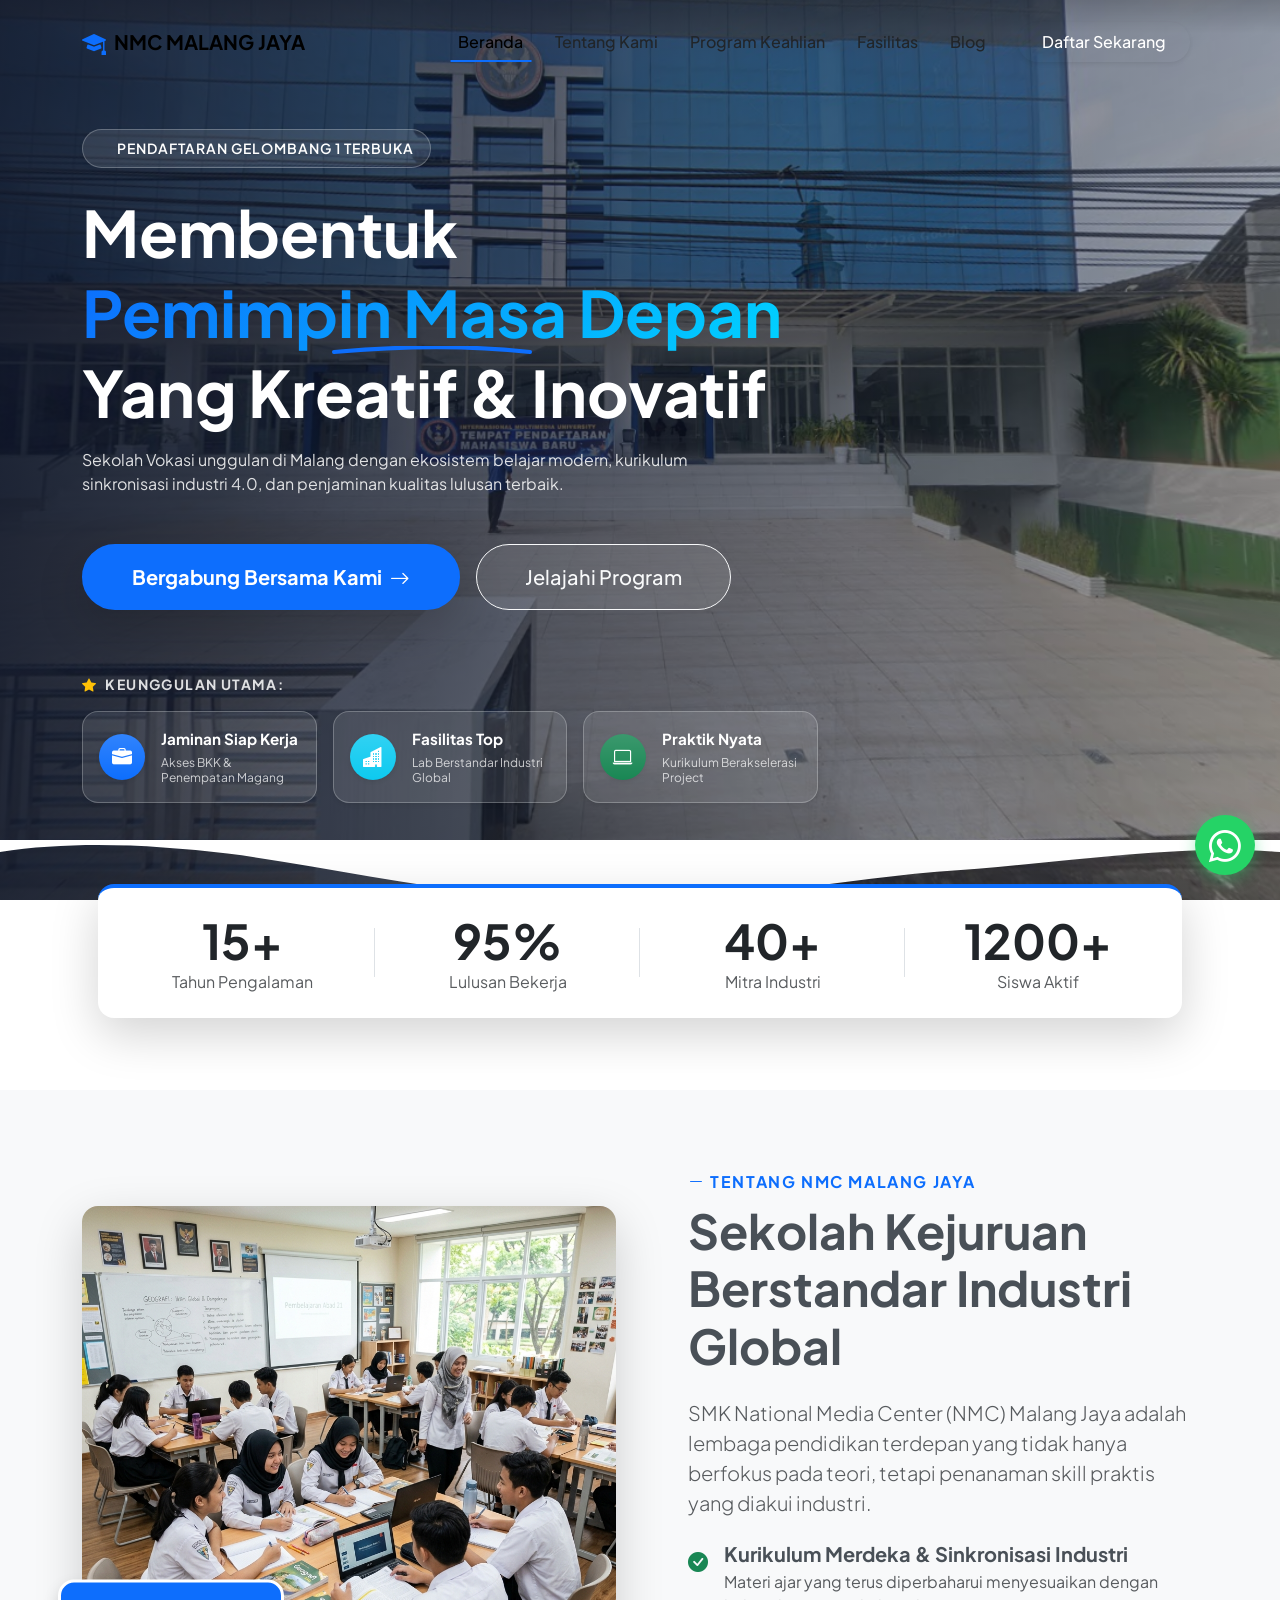
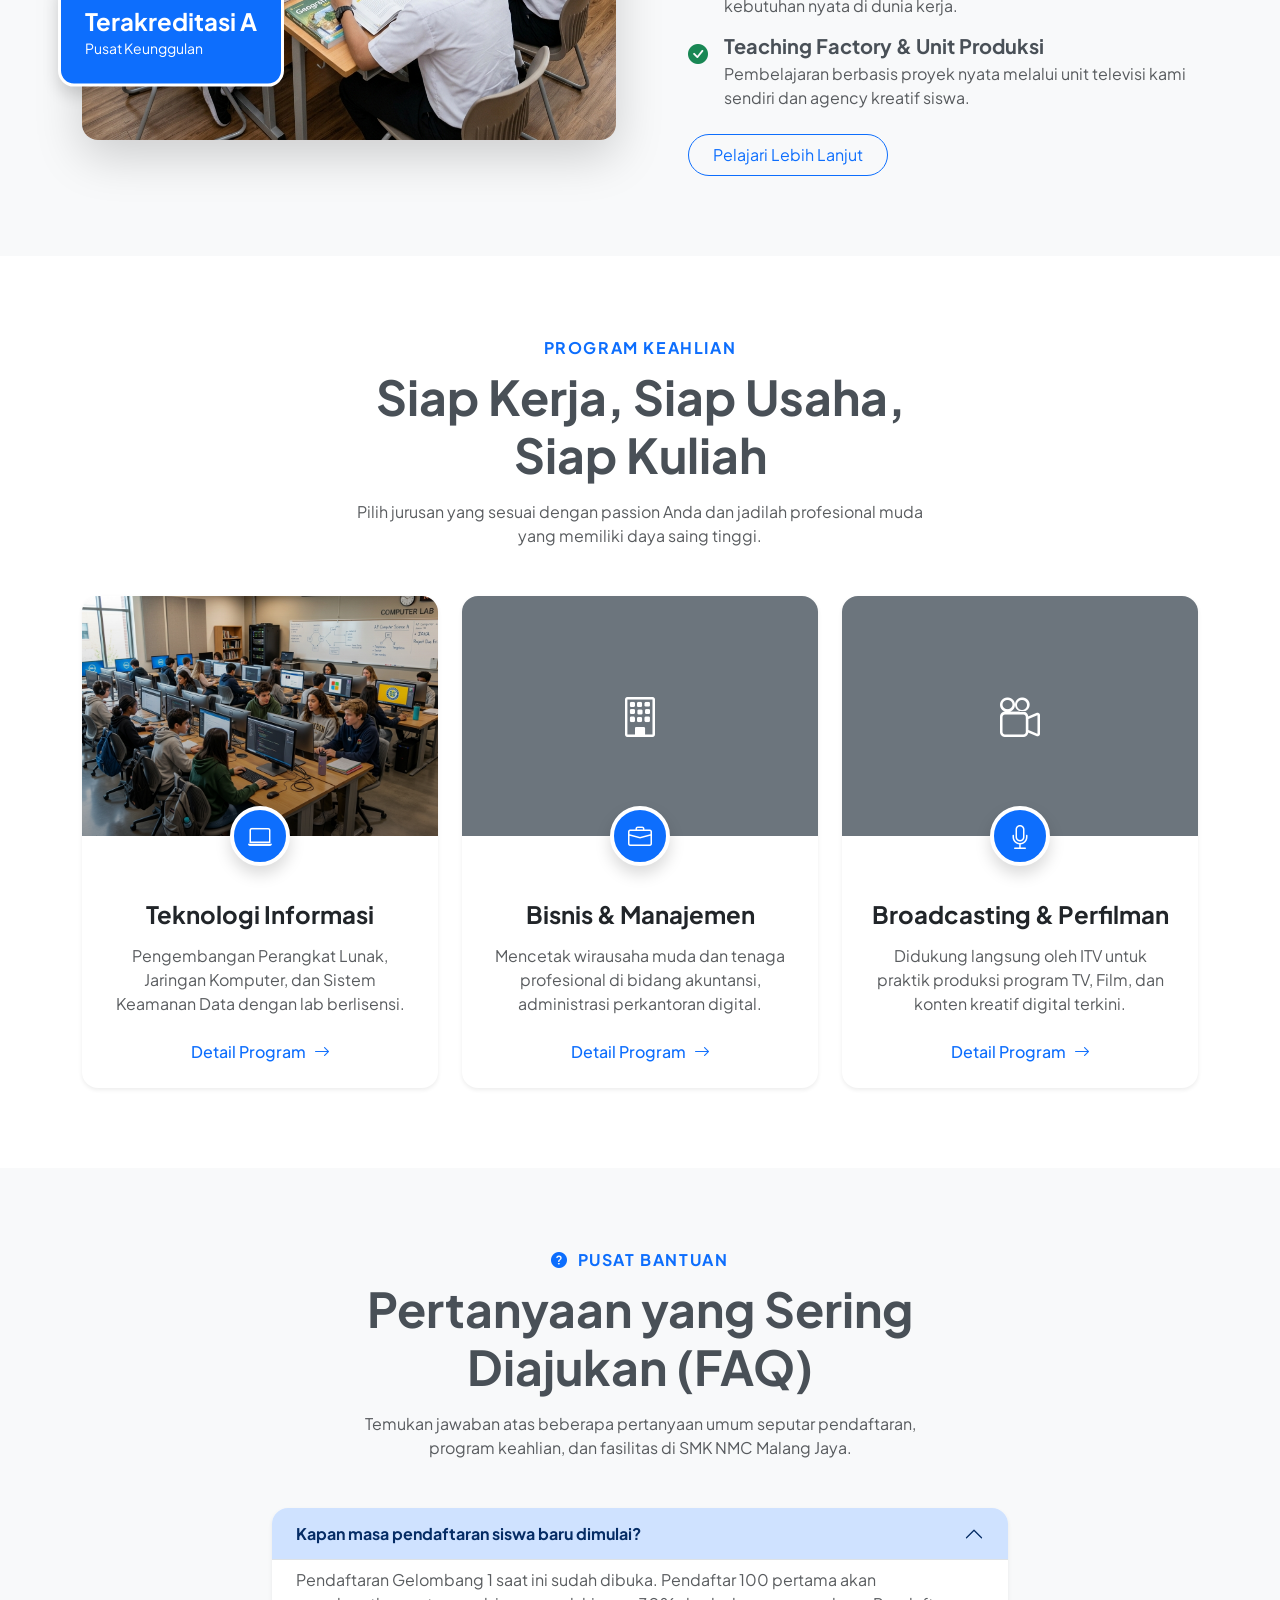
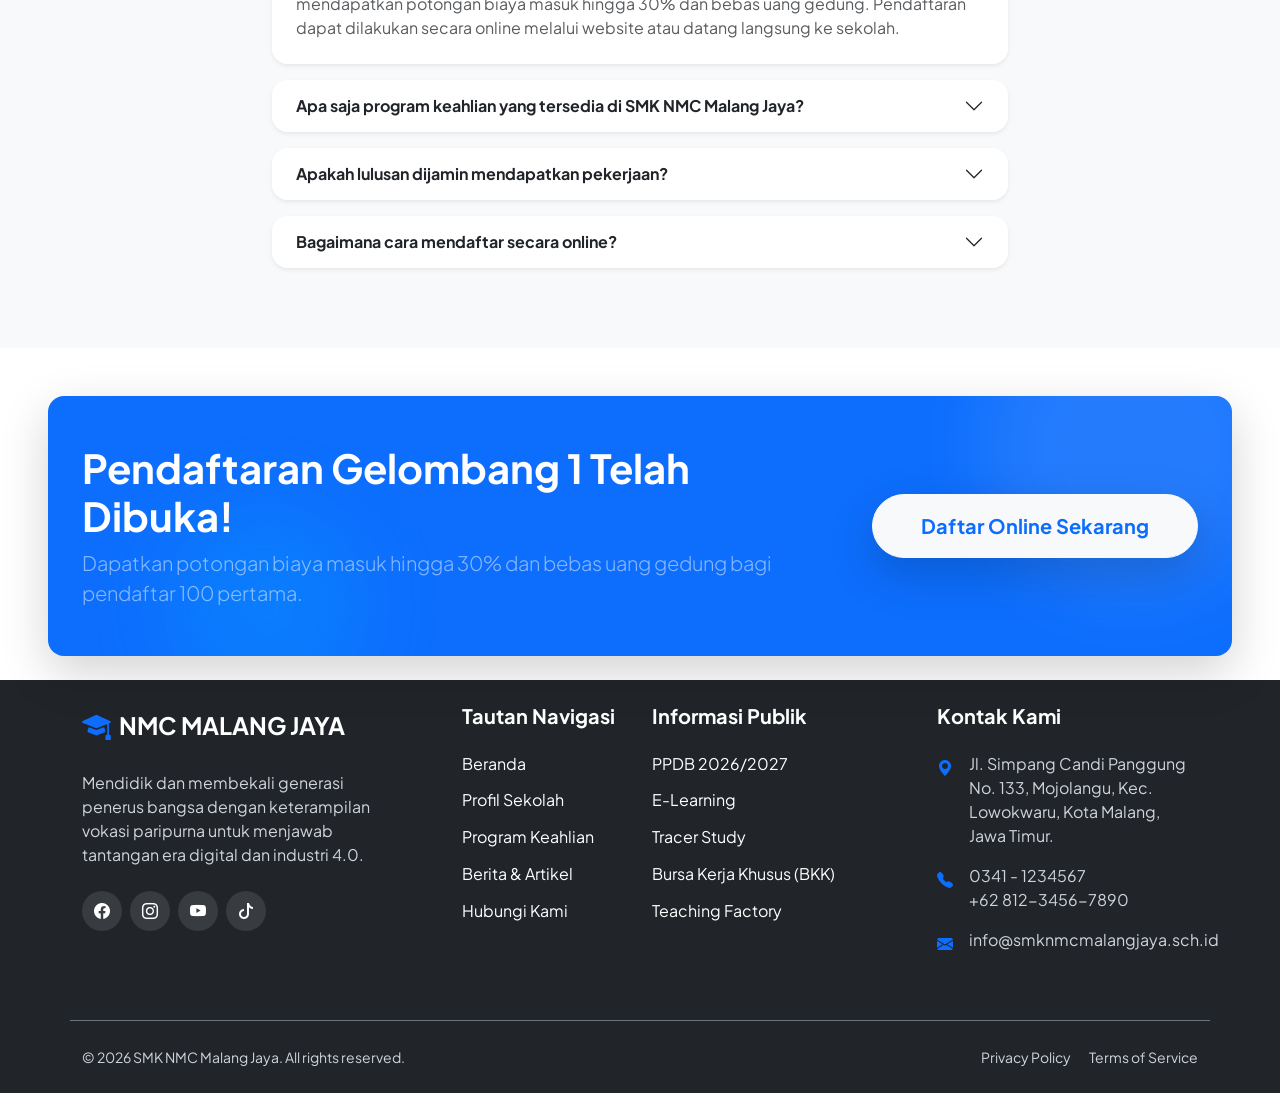
==== commit 679e51a9: "Add files via upload" ====
--- a/index.html
+++ b/index.html
@@ -78,7 +78,7 @@
                         <a class="nav-link active" aria-current="page" href="#home">Beranda</a>
                     </li>
                     <li class="nav-item">
-                        <a class="nav-link" href="#tentang">Tentang Kami</a>
+                        <a class="nav-link" href="tentang.html">Tentang Kami</a>
                     </li>
                     <li class="nav-item">
                         <a class="nav-link" href="#program">Program Keahlian</a>
@@ -233,7 +233,7 @@
                             </div>
                         </li>
                     </ul>
-                    <a href="#" class="btn btn-outline-primary rounded-pill px-4 py-2 hover-lift">Pelajari Lebih Lanjut</a>
+                    <a href="tentang.html" class="btn btn-outline-primary rounded-pill px-4 py-2 hover-lift">Pelajari Lebih Lanjut</a>
                 </div>
             </div>
         </div>
@@ -297,6 +297,75 @@
                             <h4 class="fw-bold card-title mb-3">Broadcasting & Perfilman</h4>
                             <p class="card-text text-muted mb-4">Didukung langsung oleh ITV untuk praktik produksi program TV, Film, dan konten kreatif digital terkini.</p>
                             <a href="#" class="text-primary fw-medium text-decoration-none learn-more">Detail Program <i class="bi bi-arrow-right fs-6"></i></a>
+                        </div>
+                    </div>
+                </div>
+            </div>
+        </div>
+    </section>
+
+    <!-- FAQ Section -->
+    <section id="faq" class="py-6 bg-light">
+        <div class="container">
+            <div class="text-center mb-5 mx-auto" style="max-width: 600px;">
+                <p class="text-primary fw-bold text-uppercase tracking-wide mb-2"><i class="bi bi-question-circle-fill me-1"></i> Pusat Bantuan</p>
+                <h2 class="display-5 fw-bold mb-3">Pertanyaan yang Sering Diajukan (FAQ)</h2>
+                <p class="text-muted">Temukan jawaban atas beberapa pertanyaan umum seputar pendaftaran, program keahlian, dan fasilitas di SMK NMC Malang Jaya.</p>
+            </div>
+            <div class="row justify-content-center">
+                <div class="col-lg-8">
+                    <div class="accordion" id="accordionFAQ">
+                        <!-- FAQ Item 1 -->
+                        <div class="accordion-item border-0 mb-3 rounded-4 shadow-sm overflow-hidden">
+                            <h2 class="accordion-header" id="headingOne">
+                                <button class="accordion-button fw-bold py-3 px-4" type="button" data-bs-toggle="collapse" data-bs-target="#collapseOne" aria-expanded="true" aria-controls="collapseOne">
+                                    Kapan masa pendaftaran siswa baru dimulai?
+                                </button>
+                            </h2>
+                            <div id="collapseOne" class="accordion-collapse collapse show bg-white" aria-labelledby="headingOne" data-bs-parent="#accordionFAQ">
+                                <div class="accordion-body px-4 pb-4 pt-2 text-muted">
+                                    Pendaftaran Gelombang 1 saat ini sudah dibuka. Pendaftar 100 pertama akan mendapatkan potongan biaya masuk hingga 30% dan bebas uang gedung. Pendaftaran dapat dilakukan secara online melalui website atau datang langsung ke sekolah.
+                                </div>
+                            </div>
+                        </div>
+                        <!-- FAQ Item 2 -->
+                        <div class="accordion-item border-0 mb-3 rounded-4 shadow-sm overflow-hidden">
+                            <h2 class="accordion-header" id="headingTwo">
+                                <button class="accordion-button collapsed fw-bold py-3 px-4" type="button" data-bs-toggle="collapse" data-bs-target="#collapseTwo" aria-expanded="false" aria-controls="collapseTwo">
+                                    Apa saja program keahlian yang tersedia di SMK NMC Malang Jaya?
+                                </button>
+                            </h2>
+                            <div id="collapseTwo" class="accordion-collapse collapse bg-white" aria-labelledby="headingTwo" data-bs-parent="#accordionFAQ">
+                                <div class="accordion-body px-4 pb-4 pt-2 text-muted">
+                                    Kami memiliki 3 program keahlian unggulan yaitu Teknologi Informasi, Bisnis & Manajemen, dan Broadcasting & Perfilman. Seluruh jurusan berfokus pada siap kerja dan terhubung langsung dengan industri.
+                                </div>
+                            </div>
+                        </div>
+                        <!-- FAQ Item 3 -->
+                        <div class="accordion-item border-0 mb-3 rounded-4 shadow-sm overflow-hidden">
+                            <h2 class="accordion-header" id="headingThree">
+                                <button class="accordion-button collapsed fw-bold py-3 px-4" type="button" data-bs-toggle="collapse" data-bs-target="#collapseThree" aria-expanded="false" aria-controls="collapseThree">
+                                    Apakah lulusan dijamin mendapatkan pekerjaan?
+                                </button>
+                            </h2>
+                            <div id="collapseThree" class="accordion-collapse collapse bg-white" aria-labelledby="headingThree" data-bs-parent="#accordionFAQ">
+                                <div class="accordion-body px-4 pb-4 pt-2 text-muted">
+                                    Kami memiliki Bursa Kerja Khusus (BKK) yang aktif menghubungkan lulusan dengan 40+ mitra industri kami. Lebih dari 95% lulusan kami terserap di dunia kerja, menjadi wirausaha, atau melanjutkan ke perguruan tinggi.
+                                </div>
+                            </div>
+                        </div>
+                        <!-- FAQ Item 4 -->
+                        <div class="accordion-item border-0 rounded-4 shadow-sm overflow-hidden">
+                            <h2 class="accordion-header" id="headingFour">
+                                <button class="accordion-button collapsed fw-bold py-3 px-4" type="button" data-bs-toggle="collapse" data-bs-target="#collapseFour" aria-expanded="false" aria-controls="collapseFour">
+                                    Bagaimana cara mendaftar secara online?
+                                </button>
+                            </h2>
+                            <div id="collapseFour" class="accordion-collapse collapse bg-white" aria-labelledby="headingFour" data-bs-parent="#accordionFAQ">
+                                <div class="accordion-body px-4 pb-4 pt-2 text-muted">
+                                    Anda cukup mengklik tombol "Daftar Sekarang" dari menu di atas, lengkapi formulir pendaftaran, dan unggah berkas yang diminta. Tim kami akan segera menghubungi Anda untuk proses selanjutnya.
+                                </div>
+                            </div>
                         </div>
                     </div>
                 </div>
@@ -342,7 +411,7 @@
                     <h5 class="text-white fw-bold mb-4">Tautan Navigasi</h5>
                     <ul class="list-unstyled footer-links">
                         <li><a href="#home">Beranda</a></li>
-                        <li><a href="#tentang">Profil Sekolah</a></li>
+                        <li><a href="tentang.html">Profil Sekolah</a></li>
                         <li><a href="#program">Program Keahlian</a></li>
                         <li><a href="#berita">Berita & Artikel</a></li>
                         <li><a href="#kontak">Hubungi Kami</a></li>
